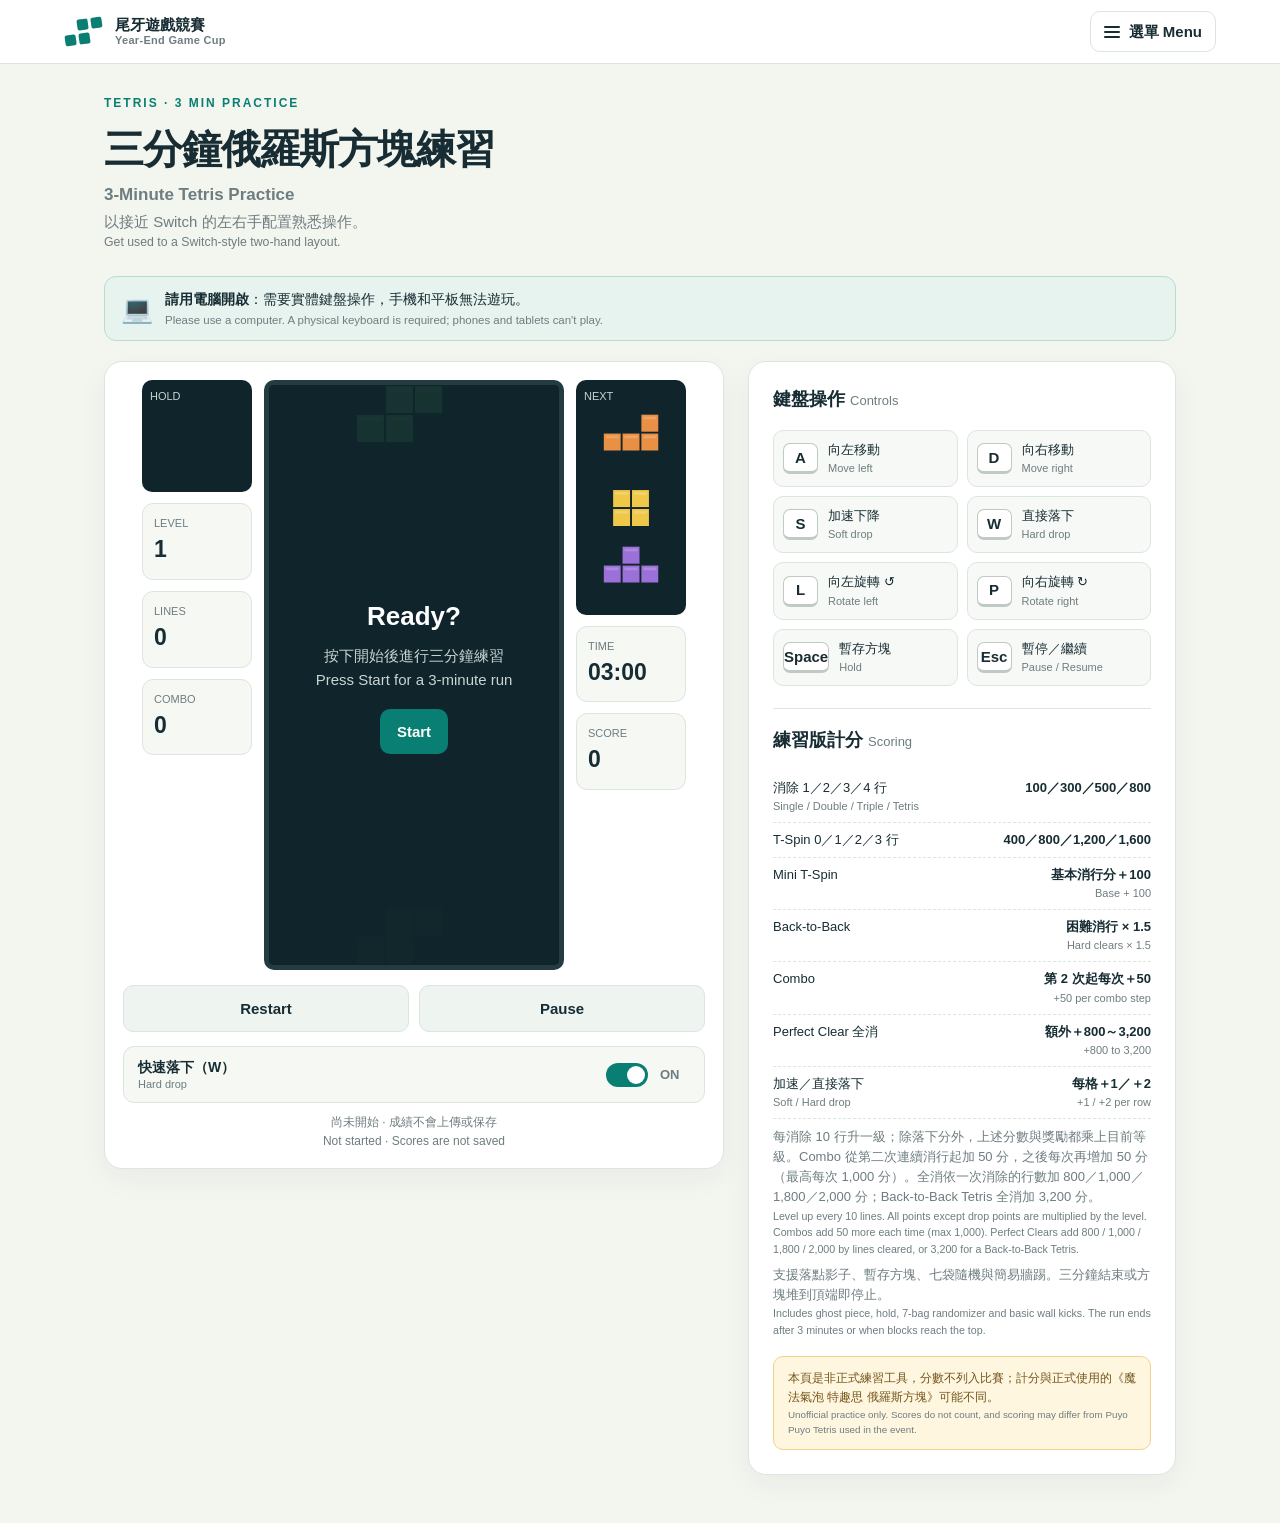
==== play.html @ 128d23e5 "Practice page: fix board clipped in Safari, require a computer The board height now comes from the c" ====
<!doctype html>
<html lang="zh-Hant">
<head>
  <meta charset="utf-8">
  <meta name="viewport" content="width=device-width, initial-scale=1">
  <title>尾牙競賽｜三分鐘試玩</title>
  <link rel="icon" href="assets/favicon.svg">
  <link rel="stylesheet" href="assets/common.css">
  <link rel="stylesheet" href="assets/play.css">
</head>
<body>
  <header>
  <div class="brand"><div class="logo"><i></i><i></i><i></i><i></i></div><span>尾牙遊戲競賽<small>Year-End Game Cup</small></span></div>
  <div class="menuwrap">
    <button id="menuBtn" class="menubtn" aria-expanded="false" aria-controls="menuList">
      <span class="bars" aria-hidden="true"><i></i><i></i><i></i></span>選單 Menu
    </button>
    <nav id="menuList" class="menu" hidden>
      <a href="./"><b>已報名名單</b><small>Registration</small></a>
      <a href="schedule.html"><b>賽程表</b><small>Schedule</small></a>
      <span class="disabled" aria-disabled="true"><b>海選成績</b><small>Qualifier Scores · 尚未開放 Coming soon</small></span>
      <a class="active" href="play.html"><b>三分鐘試玩</b><small>3-Min Practice</small></a>
      <a href="qa.html"><b>問答</b><small>Q&amp;A</small></a>
    </nav>
  </div>
</header>
  <script src="assets/menu.js"></script>
  <main>
    <div class="eyebrow">TETRIS · 3 MIN PRACTICE</div>
    <h1>三分鐘俄羅斯方塊練習<span class="en">3-Minute Tetris Practice</span></h1>
    <p class="lead">以接近 Switch 的左右手配置熟悉操作。<span class="en">Get used to a Switch-style two-hand layout.</span></p>

    <div class="pconly" role="note">
      <span class="icon" aria-hidden="true">💻</span>
      <div><b>請用電腦開啟</b>：需要實體鍵盤操作，手機和平板無法遊玩。<span class="en">Please use a computer. A physical keyboard is required; phones and tablets can't play.</span></div>
    </div>

    <div class="layout">
      <section class="gamecard">
        <div class="gamegrid">
          <aside class="hud holdhud">
            <div class="preview"><span>HOLD</span><canvas id="hold" width="100" height="80"></canvas></div>
            <div class="stat"><span>LEVEL</span><strong id="level">1</strong></div>
            <div class="stat"><span>LINES</span><strong id="lines">0</strong></div>
            <div class="stat"><span>COMBO</span><strong id="combo">0</strong></div>
          </aside>
          <div class="stage">
            <canvas id="board" width="300" height="600" aria-label="俄羅斯方塊遊戲區 Tetris board"></canvas>
            <div id="overlay" class="overlay">
              <div>
                <strong id="overlayTitle">Ready?</strong>
                <p id="overlayText">按下開始後進行三分鐘練習<br>Press Start for a 3-minute run</p>
                <button id="start" class="btn">Start</button>
              </div>
              <div class="mobileblock">
                <span class="icon" aria-hidden="true">💻</span>
                <strong>請用電腦開啟</strong>
                <p>手機和平板沒有鍵盤，無法遊玩<br>Please open this page on a computer</p>
              </div>
            </div>
          </div>
          <aside class="hud mainhud">
            <div class="preview"><span>NEXT</span><canvas id="next" width="100" height="210"></canvas></div>
            <div class="stat"><span>TIME</span><strong id="time">03:00</strong></div>
            <div class="stat"><span>SCORE</span><strong id="score">0</strong></div>
          </aside>
        </div>
        <div class="actions">
          <button id="restart" class="btn secondary">Restart</button>
          <button id="pause" class="btn secondary" disabled>Pause</button>
        </div>
        <label class="setting">
          <span>快速落下（W）<small>Hard drop</small></span>
          <input id="hardDrop" type="checkbox" role="switch" checked>
          <span class="switch" aria-hidden="true"></span>
          <b id="hardDropState">ON</b>
        </label>
        <div id="status" class="status">尚未開始 · 成績不會上傳或保存<br>Not started · Scores are not saved</div>
      </section>

      <aside class="sidecard">
        <h2>鍵盤操作 <small class="muted">Controls</small></h2>
        <div class="keys">
          <div class="keyrow"><span class="key">A</span><span>向左移動<small>Move left</small></span></div>
          <div class="keyrow"><span class="key">D</span><span>向右移動<small>Move right</small></span></div>
          <div class="keyrow"><span class="key">S</span><span>加速下降<small>Soft drop</small></span></div>
          <div class="keyrow" id="hardDropKey"><span class="key">W</span><span>直接落下<small>Hard drop</small></span></div>
          <div class="keyrow"><span class="key">L</span><span>向左旋轉 ↺<small>Rotate left</small></span></div>
          <div class="keyrow"><span class="key">P</span><span>向右旋轉 ↻<small>Rotate right</small></span></div>
          <div class="keyrow"><span class="key">Space</span><span>暫存方塊<small>Hold</small></span></div>
          <div class="keyrow"><span class="key">Esc</span><span>暫停／繼續<small>Pause / Resume</small></span></div>
        </div>
        <div class="rules">
          <h2>練習版計分 <small class="muted">Scoring</small></h2>
          <div class="scoreline"><span>消除 1／2／3／4 行<small>Single / Double / Triple / Tetris</small></span><b>100／300／500／800</b></div>
          <div class="scoreline"><span>T-Spin 0／1／2／3 行</span><b>400／800／1,200／1,600</b></div>
          <div class="scoreline"><span>Mini T-Spin</span><b>基本消行分＋100<small>Base + 100</small></b></div>
          <div class="scoreline"><span>Back-to-Back</span><b>困難消行 × 1.5<small>Hard clears × 1.5</small></b></div>
          <div class="scoreline"><span>Combo</span><b>第 2 次起每次＋50<small>+50 per combo step</small></b></div>
          <div class="scoreline"><span>Perfect Clear 全消</span><b>額外＋800～3,200<small>+800 to 3,200</small></b></div>
          <div class="scoreline"><span>加速／直接落下<small>Soft / Hard drop</small></span><b>每格＋1／＋2<small>+1 / +2 per row</small></b></div>
          <p>每消除 10 行升一級；除落下分外，上述分數與獎勵都乘上目前等級。Combo 從第二次連續消行起加 50 分，之後每次再增加 50 分（最高每次 1,000 分）。全消依一次消除的行數加 800／1,000／1,800／2,000 分；Back-to-Back Tetris 全消加 3,200 分。<span class="en">Level up every 10 lines. All points except drop points are multiplied by the level. Combos add 50 more each time (max 1,000). Perfect Clears add 800 / 1,000 / 1,800 / 2,000 by lines cleared, or 3,200 for a Back-to-Back Tetris.</span></p>
          <p>支援落點影子、暫存方塊、七袋隨機與簡易牆踢。三分鐘結束或方塊堆到頂端即停止。<span class="en">Includes ghost piece, hold, 7-bag randomizer and basic wall kicks. The run ends after 3 minutes or when blocks reach the top.</span></p>
        </div>
        <div class="notice">本頁是非正式練習工具，分數不列入比賽；計分與正式使用的《魔法氣泡 特趣思 俄羅斯方塊》可能不同。<span class="en">Unofficial practice only. Scores do not count, and scoring may differ from Puyo Puyo Tetris used in the event.</span></div>
      </aside>
    </div>
  </main>
  <script>
    // 沒有滑鼠或觸控板的裝置（手機、平板）視為不能玩：蓋住盤面、隱藏開始按鈕
    try { if (!matchMedia('(any-pointer: fine)').matches) document.body.classList.add('touch-only'); } catch (e) {}
  </script>
  <script src="assets/play.js"></script>
</body>
</html>
---- assets/common.css ----
/* 全站共用：顏色、字體、頁首、裝飾方塊 */
:root { --ink:#172d33; --muted:#6e7d80; --green:#087f72; --line:#dce5e0; --bg:#f3f5ef; --yellow:#e9b451; --panel:#fff; }
* { box-sizing: border-box; }
body { margin: 0; background: var(--bg); color: var(--ink); font: 15px/1.6 Arial, "Microsoft JhengHei", sans-serif; }
button, input, select, a { font: inherit; }
a { color: var(--green); text-decoration: none; font-weight: 700; }

/* 頁首：固定在畫面頂端，往下捲也不會被捲走 */
header { position: sticky; top: 0; z-index: 50; height: 64px; background: #fff; border-bottom: 1px solid var(--line); padding: 0 5%; display: flex; align-items: center; justify-content: space-between; gap: 16px; }
.brand { display: flex; align-items: center; gap: 12px; font-weight: 800; line-height: 1.2; }
.brand small { display: block; font-size: 11px; font-weight: 600; color: var(--muted); letter-spacing: .3px; }
.logo { display: grid; grid-template-columns: repeat(3, 11px); gap: 3px; transform: rotate(-8deg); }
.logo i { width: 11px; height: 11px; background: var(--green); border-radius: 2px; }
.logo i:first-child { grid-column: 2; }

/* 右上角選單 */
.menuwrap { position: relative; }
.menubtn { cursor: pointer; display: flex; align-items: center; gap: 9px; border: 1px solid var(--line); background: #fff; color: var(--ink); border-radius: 10px; padding: 8px 13px; font-weight: 700; }
.menubtn:hover, .menubtn[aria-expanded="true"] { background: #e7f3ee; }
.bars { display: grid; gap: 3px; }
.bars i { display: block; width: 16px; height: 2px; background: currentColor; border-radius: 2px; }
.menu { position: absolute; right: 0; top: calc(100% + 8px); min-width: 230px; background: #fff; border: 1px solid var(--line); border-radius: 14px; box-shadow: 0 14px 34px #17303528; padding: 6px; }
.menu[hidden] { display: none; }
.menu a, .menu .disabled { display: block; padding: 10px 12px; border-radius: 9px; line-height: 1.3; }
.menu a { color: var(--ink); }
.menu a:hover { background: #f1f6f2; }
.menu a.active { background: #e7f3ee; color: var(--green); }
.menu b { display: block; font-size: 15px; }
.menu small { display: block; font-size: 12px; font-weight: 500; color: var(--muted); }
.menu .disabled { color: #a9b3b1; cursor: not-allowed; user-select: none; }
.menu .disabled small { color: #b8c0be; }

/* 中文下方的英文翻譯 */
.en { display: block; font-size: .82em; font-weight: 500; color: var(--muted); letter-spacing: 0; }
h1 .en { font-size: 17px; font-weight: 600; margin-top: 2px; }

.eyebrow { letter-spacing: 2px; color: var(--green); font-size: 12px; font-weight: 800; }
.hero { display: flex; justify-content: space-between; align-items: center; gap: 24px; margin-bottom: 28px; }
.pattern { display: grid; grid-template-columns: repeat(5, 22px); gap: 5px; transform: rotate(8deg); opacity: .85; }
.pattern i { width: 22px; height: 22px; background: #c9ddd0; border-radius: 4px; }
.pattern i:nth-child(3n) { background: var(--yellow); }
.pattern i:nth-child(4n) { background: var(--green); }
---- assets/play.css ----
body { line-height: 1.55; }
main { max-width: 1120px; margin: auto; padding: 30px 24px 48px; }
h1 { font-size: clamp(28px, 4vw, 40px); margin: 5px 0 2px; letter-spacing: -1px; }
.lead { color: var(--muted); margin: 0 0 24px; }

.layout { display: grid; grid-template-columns: minmax(520px, 620px) minmax(300px, 1fr); gap: 24px; align-items: start; }
.gamecard, .sidecard { background: var(--panel); border: 1px solid var(--line); border-radius: 18px; box-shadow: 0 10px 30px #26433a0c; }
.gamecard { padding: 18px; }
.gamegrid { display: grid; grid-template-columns: 110px minmax(210px, 300px) 110px; gap: 12px; justify-content: center; align-items: start; }
.holdhud { padding-top: 0; }

/* 盤面高度由 canvas 自己決定（300×600 = 1:2）。
   不要在 .stage 用 aspect-ratio 再讓 canvas height:100%，Safari 會算錯，最下面一排被裁掉。 */
.stage { position: relative; background: #10252b; border-radius: 10px; overflow: hidden; border: 5px solid #243b41; }
.stage canvas { display: block; width: 100%; height: auto; }
.overlay { position: absolute; inset: 0; display: grid; place-items: center; text-align: center; background: #10252be8; color: white; padding: 22px; }
.overlay[hidden] { display: none; }
.overlay strong { font-size: 26px; display: block; margin-bottom: 8px; }
.overlay p { color: #c9d6d3; margin: 0 0 18px; }

.btn { cursor: pointer; border: 0; border-radius: 10px; padding: 11px 17px; background: var(--green); color: white; font-weight: 800; }
.btn:hover { background: #09665e; }
.btn.secondary { background: #eef4f0; color: var(--ink); border: 1px solid var(--line); }

.hud { display: flex; flex-direction: column; gap: 11px; }
.stat { background: #f6f8f4; border: 1px solid var(--line); border-radius: 11px; padding: 11px; }
.stat span { display: block; color: var(--muted); font-size: 11px; }
.stat strong { font-size: 23px; font-variant-numeric: tabular-nums; }
.preview { background: #10252b; border-radius: 10px; padding: 8px; color: white; }
.preview span { display: block; color: #c7d5d1; font-size: 11px; margin-bottom: 4px; }
.preview canvas { display: block; width: 100%; height: auto; }
.actions { display: flex; gap: 10px; margin-top: 15px; }
.actions button { flex: 1; }
.status { font-size: 12px; color: var(--muted); text-align: center; margin-top: 10px; min-height: 19px; }

.sidecard { padding: 24px; }
.sidecard h2 { font-size: 18px; margin: 0 0 16px; }
.keys { display: grid; grid-template-columns: 1fr 1fr; gap: 9px; }
.keyrow { display: flex; align-items: center; gap: 10px; background: #f7f9f6; border: 1px solid var(--line); border-radius: 10px; padding: 9px; }
.key { min-width: 35px; height: 31px; display: grid; place-items: center; border: 1px solid #bfcac4; border-bottom-width: 3px; border-radius: 7px; background: white; font-weight: 900; }
.keyrow span:last-child { font-size: 13px; }
.rules { margin-top: 22px; padding-top: 18px; border-top: 1px solid var(--line); }
.rules p { color: var(--muted); font-size: 13px; margin: 8px 0; }
.scoreline { display: grid; grid-template-columns: 1fr auto; gap: 6px; font-size: 13px; padding: 7px 0; border-bottom: 1px dashed var(--line); }
.sidecard h2 .muted { font-size: 13px; font-weight: 500; color: var(--muted); }
.keyrow small, .scoreline small { display: block; font-size: 11px; font-weight: 500; color: var(--muted); }
.scoreline b { text-align: right; }
.keyrow.off { opacity: .45; }
.keyrow.off span:last-child::after { content: '已關閉 Off'; display: block; font-size: 11px; color: #a52c28; font-weight: 700; }

/* 快速落下開關 */
.setting { display: flex; align-items: center; gap: 12px; margin-top: 14px; padding: 11px 14px; background: #f6f8f4; border: 1px solid var(--line); border-radius: 11px; cursor: pointer; user-select: none; }
.setting > span:first-child { flex: 1; font-weight: 700; font-size: 14px; line-height: 1.3; }
.setting small { display: block; font-size: 11px; font-weight: 500; color: var(--muted); }
.setting input { position: absolute; opacity: 0; pointer-events: none; }
.switch { position: relative; width: 42px; height: 24px; background: #c4cec9; border-radius: 99px; transition: background .15s; }
.switch::after { content: ''; position: absolute; top: 3px; left: 3px; width: 18px; height: 18px; background: #fff; border-radius: 50%; transition: transform .15s; }
.setting input:checked + .switch { background: var(--green); }
.setting input:checked + .switch::after { transform: translateX(18px); }
.setting input:focus-visible + .switch { outline: 2px solid var(--green); outline-offset: 3px; }
.setting b { width: 30px; font-size: 13px; color: var(--muted); }

/* 只能用電腦玩 */
.pconly { display: flex; align-items: center; gap: 12px; margin: 0 0 20px; padding: 12px 16px; background: #e7f3ee; border: 1px solid #b9dccd; border-radius: 12px; color: var(--ink); font-size: 14px; line-height: 1.45; }
.pconly .icon { font-size: 26px; line-height: 1; }
.pconly .en { margin-top: 2px; }
.mobileblock { display: none; }
.mobileblock .icon { font-size: 44px; display: block; margin-bottom: 8px; }
/* 沒有滑鼠／鍵盤的裝置（手機、平板）：蓋住盤面，不能開始 */
.touch-only .pconly { background: #fff1df; border-color: #f1d28a; color: #73541a; font-weight: 700; }
.touch-only .overlay { display: grid !important; }
.touch-only .overlay > div:not(.mobileblock) { display: none; }
.touch-only .mobileblock { display: block; }
.touch-only .actions, .touch-only .setting { display: none; }

.notice {margin-top: 18px; background: #fff6df; border: 1px solid #f1d28a; color: #73541a; padding: 12px 14px; border-radius: 10px; font-size: 12px; }

@media (max-width: 980px) {
  .layout { grid-template-columns: 1fr; }
}
@media (max-width: 780px) {
  header { padding: 0 16px; }
  main { padding: 24px 14px; }
  .gamecard { padding: 12px; }
  .gamegrid { grid-template-columns: 92px minmax(190px, 290px) 92px; gap: 9px; }
  .keys { grid-template-columns: 1fr 1fr; }
}
@media (max-width: 520px) {
  .gamegrid { grid-template-columns: 76px minmax(180px, 1fr); gap: 8px; }
  .holdhud { grid-column: 1; grid-row: 1; }
  .stage { grid-column: 2; grid-row: 1; }
  .mainhud { grid-column: 1/-1; display: grid; grid-template-columns: repeat(2, 1fr); }
  .mainhud .preview { grid-column: 1/-1; }
  .mainhud .preview canvas { width: 100px; margin: auto; }
  .stat { padding: 8px; }
  .stat strong { font-size: 19px; }
}
@media (max-width: 390px) {
  .gamegrid { grid-template-columns: 70px minmax(170px, 1fr); gap: 6px; }
  .keys { grid-template-columns: 1fr; }
}
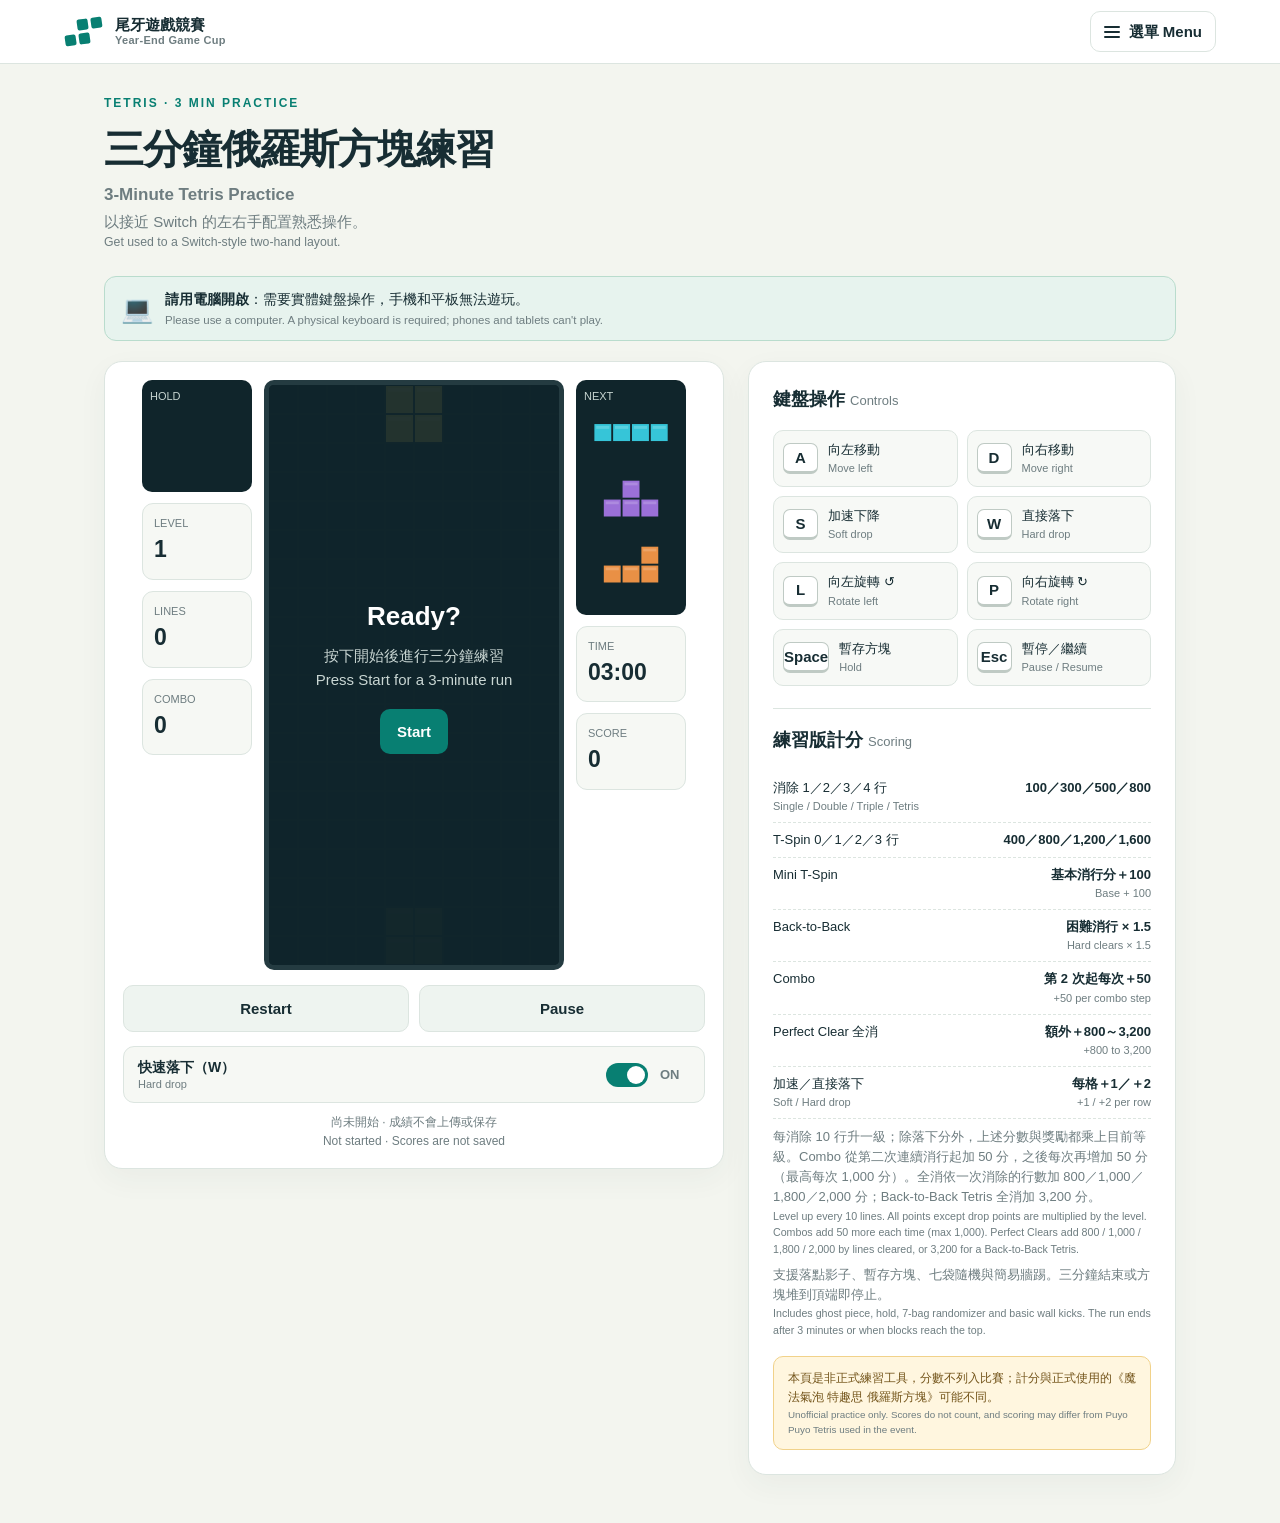
==== commit a852227c: "Practice keys work with IME on; bust asset cache Read keys by e.code so A/D/S/W/L/P work when a Zhuy" ====
--- a/play.html
+++ b/play.html
@@ -5,8 +5,8 @@
   <meta name="viewport" content="width=device-width, initial-scale=1">
   <title>尾牙競賽｜三分鐘試玩</title>
   <link rel="icon" href="assets/favicon.svg">
-  <link rel="stylesheet" href="assets/common.css">
-  <link rel="stylesheet" href="assets/play.css">
+  <link rel="stylesheet" href="assets/common.css?v=20261125b">
+  <link rel="stylesheet" href="assets/play.css?v=20261125b">
 </head>
 <body>
   <header>
@@ -24,7 +24,7 @@
     </nav>
   </div>
 </header>
-  <script src="assets/menu.js"></script>
+  <script src="assets/menu.js?v=20261125b"></script>
   <main>
     <div class="eyebrow">TETRIS · 3 MIN PRACTICE</div>
     <h1>三分鐘俄羅斯方塊練習<span class="en">3-Minute Tetris Practice</span></h1>
@@ -110,6 +110,6 @@
     // 沒有滑鼠或觸控板的裝置（手機、平板）視為不能玩：蓋住盤面、隱藏開始按鈕
     try { if (!matchMedia('(any-pointer: fine)').matches) document.body.classList.add('touch-only'); } catch (e) {}
   </script>
-  <script src="assets/play.js"></script>
+  <script src="assets/play.js?v=20261125b"></script>
 </body>
 </html>
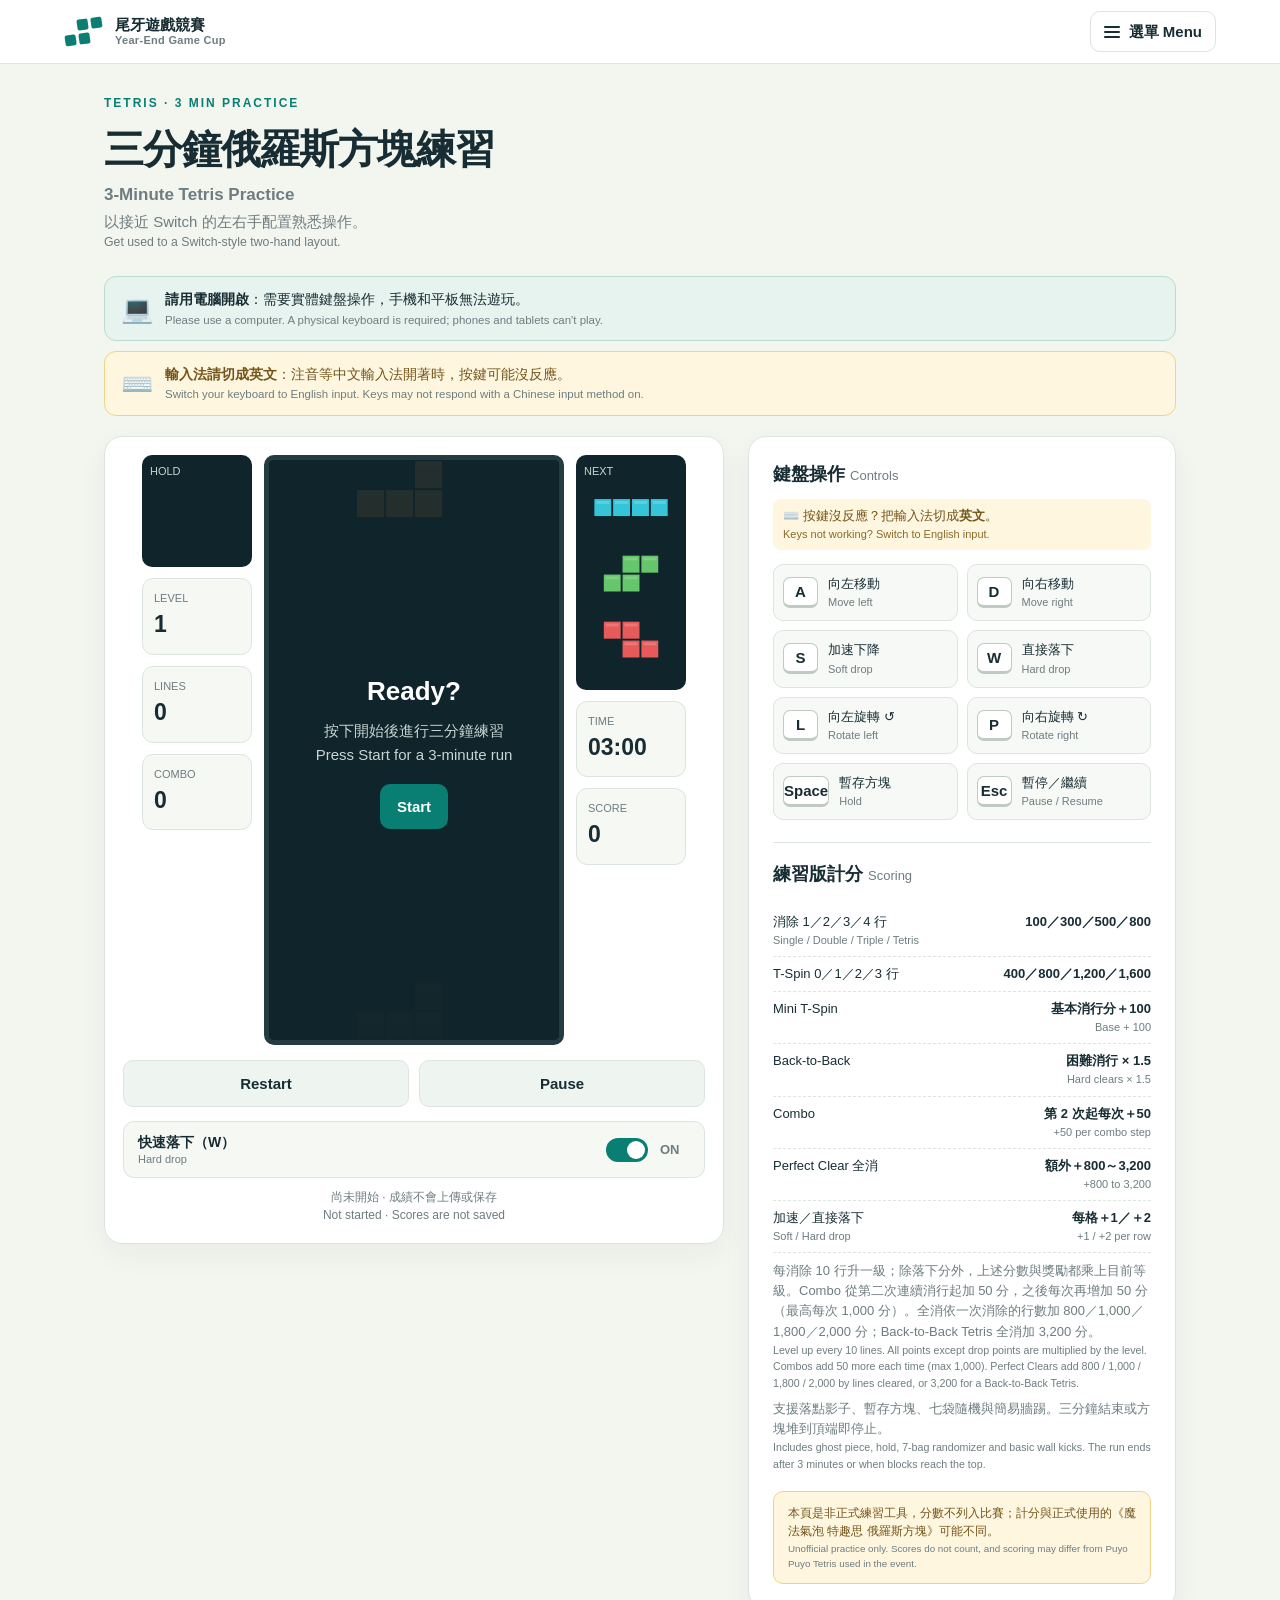
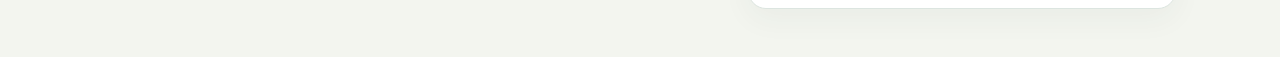
==== commit 91df805b: "Practice page: tell players to switch to English input Co-Authored-By: Claude Opus 5.5 <noreply@anth" ====
--- a/play.html
+++ b/play.html
@@ -5,8 +5,8 @@
   <meta name="viewport" content="width=device-width, initial-scale=1">
   <title>尾牙競賽｜三分鐘試玩</title>
   <link rel="icon" href="assets/favicon.svg">
-  <link rel="stylesheet" href="assets/common.css?v=20261125b">
-  <link rel="stylesheet" href="assets/play.css?v=20261125b">
+  <link rel="stylesheet" href="assets/common.css?v=20261125c">
+  <link rel="stylesheet" href="assets/play.css?v=20261125c">
 </head>
 <body>
   <header>
@@ -24,7 +24,7 @@
     </nav>
   </div>
 </header>
-  <script src="assets/menu.js?v=20261125b"></script>
+  <script src="assets/menu.js?v=20261125c"></script>
   <main>
     <div class="eyebrow">TETRIS · 3 MIN PRACTICE</div>
     <h1>三分鐘俄羅斯方塊練習<span class="en">3-Minute Tetris Practice</span></h1>
@@ -33,6 +33,10 @@
     <div class="pconly" role="note">
       <span class="icon" aria-hidden="true">💻</span>
       <div><b>請用電腦開啟</b>：需要實體鍵盤操作，手機和平板無法遊玩。<span class="en">Please use a computer. A physical keyboard is required; phones and tablets can't play.</span></div>
+    </div>
+    <div class="pconly ime" role="note">
+      <span class="icon" aria-hidden="true">⌨️</span>
+      <div><b>輸入法請切成英文</b>：注音等中文輸入法開著時，按鍵可能沒反應。<span class="en">Switch your keyboard to English input. Keys may not respond with a Chinese input method on.</span></div>
     </div>
 
     <div class="layout">
@@ -80,6 +84,7 @@
 
       <aside class="sidecard">
         <h2>鍵盤操作 <small class="muted">Controls</small></h2>
+        <p class="imehint">⌨️ 按鍵沒反應？把輸入法切成<b>英文</b>。<span class="en">Keys not working? Switch to English input.</span></p>
         <div class="keys">
           <div class="keyrow"><span class="key">A</span><span>向左移動<small>Move left</small></span></div>
           <div class="keyrow"><span class="key">D</span><span>向右移動<small>Move right</small></span></div>
@@ -110,6 +115,6 @@
     // 沒有滑鼠或觸控板的裝置（手機、平板）視為不能玩：蓋住盤面、隱藏開始按鈕
     try { if (!matchMedia('(any-pointer: fine)').matches) document.body.classList.add('touch-only'); } catch (e) {}
   </script>
-  <script src="assets/play.js?v=20261125b"></script>
+  <script src="assets/play.js?v=20261125c"></script>
 </body>
 </html>
--- a/assets/play.css
+++ b/assets/play.css
@@ -64,6 +64,11 @@
 .pconly { display: flex; align-items: center; gap: 12px; margin: 0 0 20px; padding: 12px 16px; background: #e7f3ee; border: 1px solid #b9dccd; border-radius: 12px; color: var(--ink); font-size: 14px; line-height: 1.45; }
 .pconly .icon { font-size: 26px; line-height: 1; }
 .pconly .en { margin-top: 2px; }
+.pconly + .pconly { margin-top: -10px; }
+.pconly.ime { background: #fff6df; border-color: #f1d28a; color: #73541a; }
+.touch-only .pconly.ime { display: none; }
+.imehint { margin: -6px 0 14px; font-size: 13px; color: #73541a; background: #fff6df; border-radius: 8px; padding: 7px 10px; }
+.imehint .en { font-size: 11px; color: #8a6a2a; }
 .mobileblock { display: none; }
 .mobileblock .icon { font-size: 44px; display: block; margin-bottom: 8px; }
 /* 沒有滑鼠／鍵盤的裝置（手機、平板）：蓋住盤面，不能開始 */
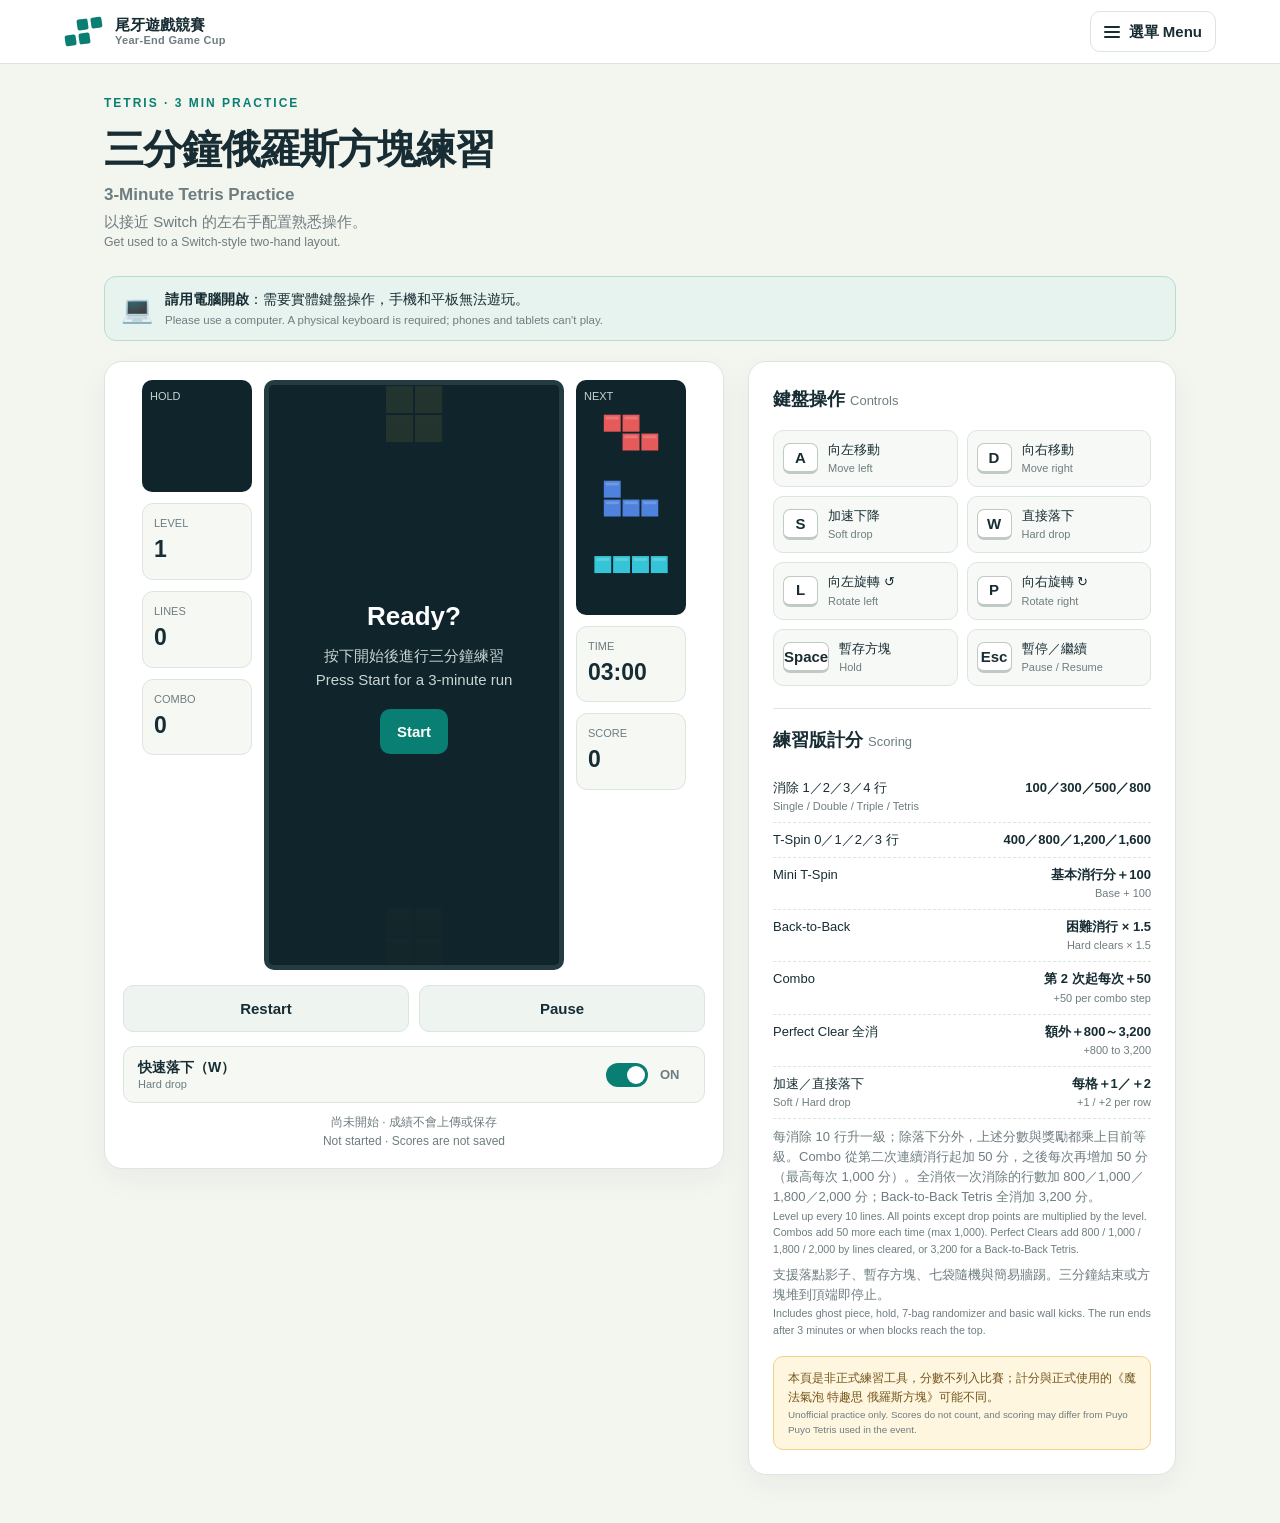
==== commit d1e1cca8: "Practice page: drop the input-method hint (keys work with Zhuyin now) Co-Authored-By: Claude Opus 5." ====
--- a/play.html
+++ b/play.html
@@ -5,8 +5,8 @@
   <meta name="viewport" content="width=device-width, initial-scale=1">
   <title>尾牙競賽｜三分鐘試玩</title>
   <link rel="icon" href="assets/favicon.svg">
-  <link rel="stylesheet" href="assets/common.css?v=20261125c">
-  <link rel="stylesheet" href="assets/play.css?v=20261125c">
+  <link rel="stylesheet" href="assets/common.css?v=20261125d">
+  <link rel="stylesheet" href="assets/play.css?v=20261125d">
 </head>
 <body>
   <header>
@@ -24,7 +24,7 @@
     </nav>
   </div>
 </header>
-  <script src="assets/menu.js?v=20261125c"></script>
+  <script src="assets/menu.js?v=20261125d"></script>
   <main>
     <div class="eyebrow">TETRIS · 3 MIN PRACTICE</div>
     <h1>三分鐘俄羅斯方塊練習<span class="en">3-Minute Tetris Practice</span></h1>
@@ -33,10 +33,6 @@
     <div class="pconly" role="note">
       <span class="icon" aria-hidden="true">💻</span>
       <div><b>請用電腦開啟</b>：需要實體鍵盤操作，手機和平板無法遊玩。<span class="en">Please use a computer. A physical keyboard is required; phones and tablets can't play.</span></div>
-    </div>
-    <div class="pconly ime" role="note">
-      <span class="icon" aria-hidden="true">⌨️</span>
-      <div><b>輸入法請切成英文</b>：注音等中文輸入法開著時，按鍵可能沒反應。<span class="en">Switch your keyboard to English input. Keys may not respond with a Chinese input method on.</span></div>
     </div>
 
     <div class="layout">
@@ -84,7 +80,6 @@
 
       <aside class="sidecard">
         <h2>鍵盤操作 <small class="muted">Controls</small></h2>
-        <p class="imehint">⌨️ 按鍵沒反應？把輸入法切成<b>英文</b>。<span class="en">Keys not working? Switch to English input.</span></p>
         <div class="keys">
           <div class="keyrow"><span class="key">A</span><span>向左移動<small>Move left</small></span></div>
           <div class="keyrow"><span class="key">D</span><span>向右移動<small>Move right</small></span></div>
@@ -115,6 +110,6 @@
     // 沒有滑鼠或觸控板的裝置（手機、平板）視為不能玩：蓋住盤面、隱藏開始按鈕
     try { if (!matchMedia('(any-pointer: fine)').matches) document.body.classList.add('touch-only'); } catch (e) {}
   </script>
-  <script src="assets/play.js?v=20261125c"></script>
+  <script src="assets/play.js?v=20261125d"></script>
 </body>
 </html>
--- a/assets/play.css
+++ b/assets/play.css
@@ -64,11 +64,6 @@
 .pconly { display: flex; align-items: center; gap: 12px; margin: 0 0 20px; padding: 12px 16px; background: #e7f3ee; border: 1px solid #b9dccd; border-radius: 12px; color: var(--ink); font-size: 14px; line-height: 1.45; }
 .pconly .icon { font-size: 26px; line-height: 1; }
 .pconly .en { margin-top: 2px; }
-.pconly + .pconly { margin-top: -10px; }
-.pconly.ime { background: #fff6df; border-color: #f1d28a; color: #73541a; }
-.touch-only .pconly.ime { display: none; }
-.imehint { margin: -6px 0 14px; font-size: 13px; color: #73541a; background: #fff6df; border-radius: 8px; padding: 7px 10px; }
-.imehint .en { font-size: 11px; color: #8a6a2a; }
 .mobileblock { display: none; }
 .mobileblock .icon { font-size: 44px; display: block; margin-bottom: 8px; }
 /* 沒有滑鼠／鍵盤的裝置（手機、平板）：蓋住盤面，不能開始 */
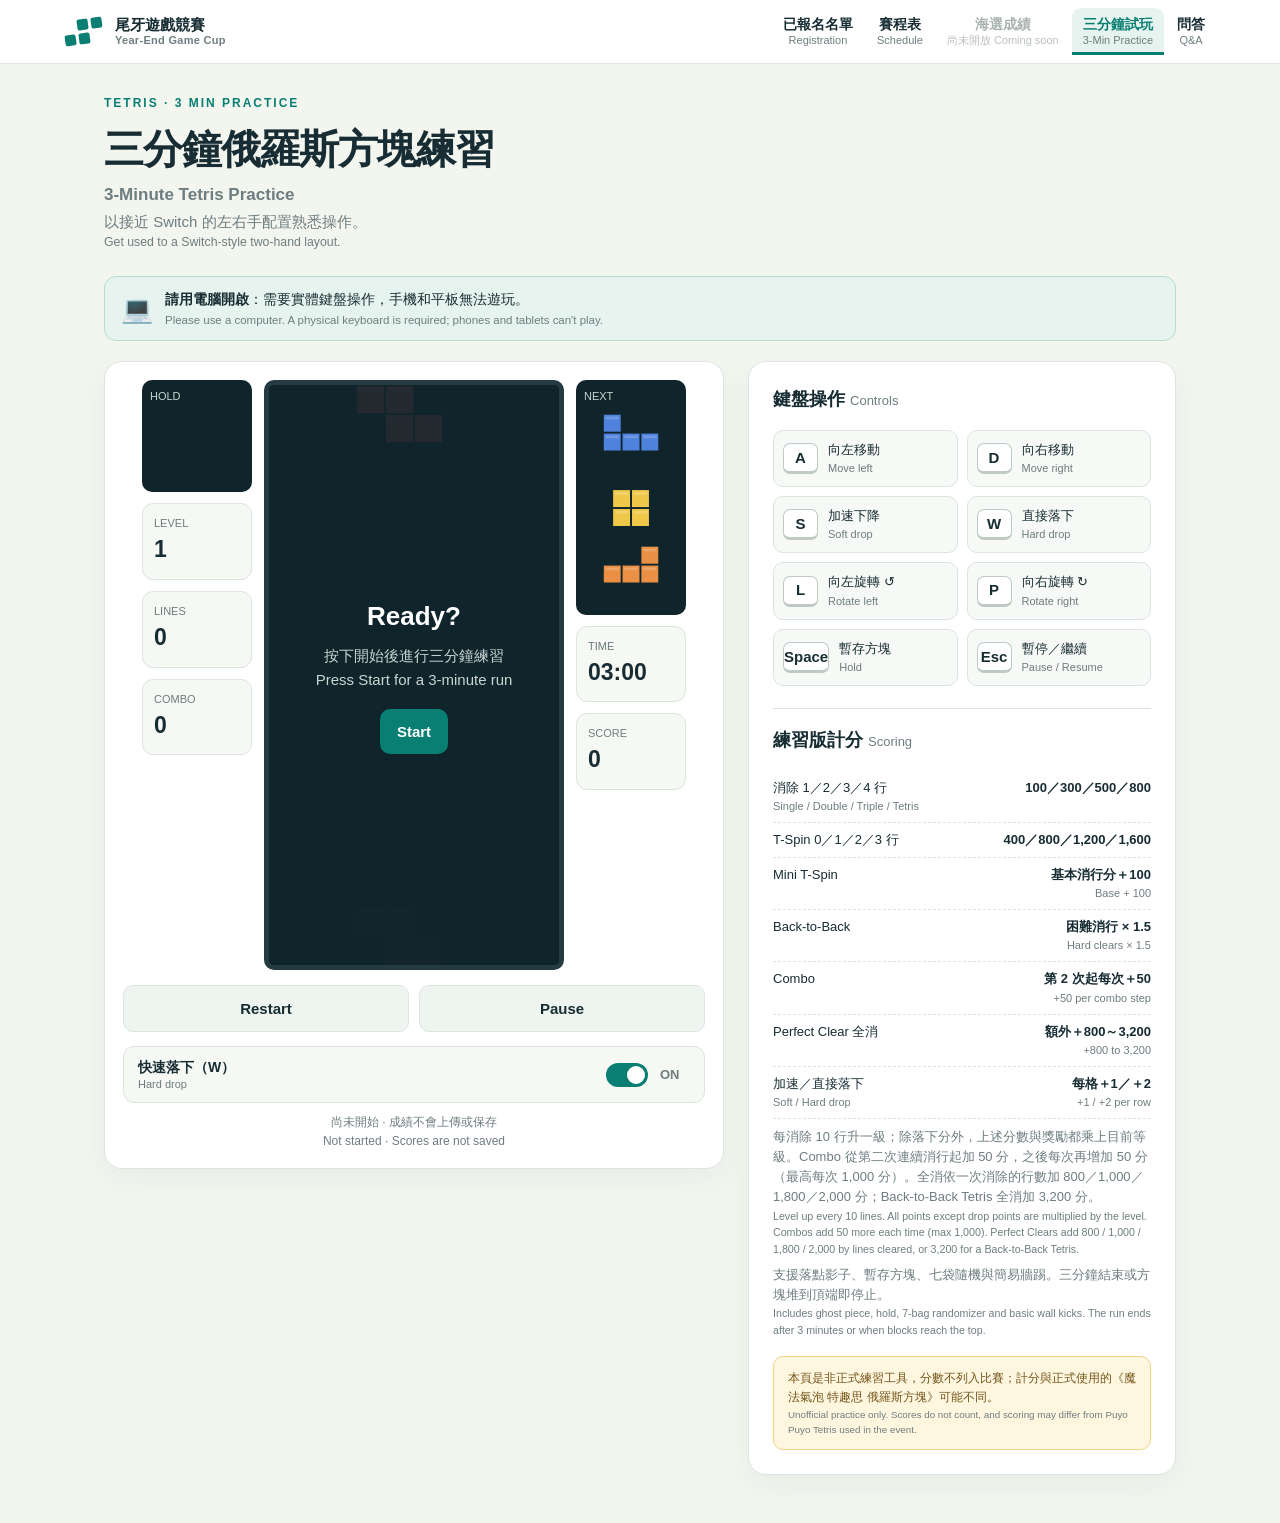
==== commit ca3e9d50: "Top nav bar on wide screens; say "anonymous" once on Q&A Co-Authored-By: Claude Opus 5.5 <noreply@an" ====
--- a/play.html
+++ b/play.html
@@ -5,8 +5,8 @@
   <meta name="viewport" content="width=device-width, initial-scale=1">
   <title>尾牙競賽｜三分鐘試玩</title>
   <link rel="icon" href="assets/favicon.svg">
-  <link rel="stylesheet" href="assets/common.css?v=20261125d">
-  <link rel="stylesheet" href="assets/play.css?v=20261125d">
+  <link rel="stylesheet" href="assets/common.css?v=20261125e">
+  <link rel="stylesheet" href="assets/play.css?v=20261125e">
 </head>
 <body>
   <header>
@@ -18,13 +18,13 @@
     <nav id="menuList" class="menu" hidden>
       <a href="./"><b>已報名名單</b><small>Registration</small></a>
       <a href="schedule.html"><b>賽程表</b><small>Schedule</small></a>
-      <span class="disabled" aria-disabled="true"><b>海選成績</b><small>Qualifier Scores · 尚未開放 Coming soon</small></span>
+      <span class="disabled" aria-disabled="true"><b>海選成績</b><small>尚未開放 Coming soon</small></span>
       <a class="active" href="play.html"><b>三分鐘試玩</b><small>3-Min Practice</small></a>
       <a href="qa.html"><b>問答</b><small>Q&amp;A</small></a>
     </nav>
   </div>
 </header>
-  <script src="assets/menu.js?v=20261125d"></script>
+  <script src="assets/menu.js?v=20261125e"></script>
   <main>
     <div class="eyebrow">TETRIS · 3 MIN PRACTICE</div>
     <h1>三分鐘俄羅斯方塊練習<span class="en">3-Minute Tetris Practice</span></h1>
@@ -110,6 +110,6 @@
     // 沒有滑鼠或觸控板的裝置（手機、平板）視為不能玩：蓋住盤面、隱藏開始按鈕
     try { if (!matchMedia('(any-pointer: fine)').matches) document.body.classList.add('touch-only'); } catch (e) {}
   </script>
-  <script src="assets/play.js?v=20261125d"></script>
+  <script src="assets/play.js?v=20261125e"></script>
 </body>
 </html>
--- a/assets/common.css
+++ b/assets/common.css
@@ -40,3 +40,15 @@
 .pattern i { width: 22px; height: 22px; background: #c9ddd0; border-radius: 4px; }
 .pattern i:nth-child(3n) { background: var(--yellow); }
 .pattern i:nth-child(4n) { background: var(--green); }
+
+/* 寬螢幕：選單直接攤開成一排放在頁首，不用點開。
+   窄螢幕（手機、平板直放）還是收成右上角的「選單」按鈕。
+   之後選單項目變多、一排放不下時，把 1000px 調大即可。 */
+@media (min-width: 1000px) {
+  .menubtn { display: none; }
+  .menu, .menu[hidden] { display: flex; position: static; min-width: 0; background: none; border: 0; box-shadow: none; padding: 0; gap: 2px; }
+  .menu a, .menu .disabled { padding: 7px 11px; text-align: center; white-space: nowrap; border-radius: 9px; }
+  .menu b { font-size: 14px; }
+  .menu small { font-size: 11px; }
+  .menu a.active { box-shadow: inset 0 -3px 0 var(--green); border-radius: 9px 9px 0 0; }
+}
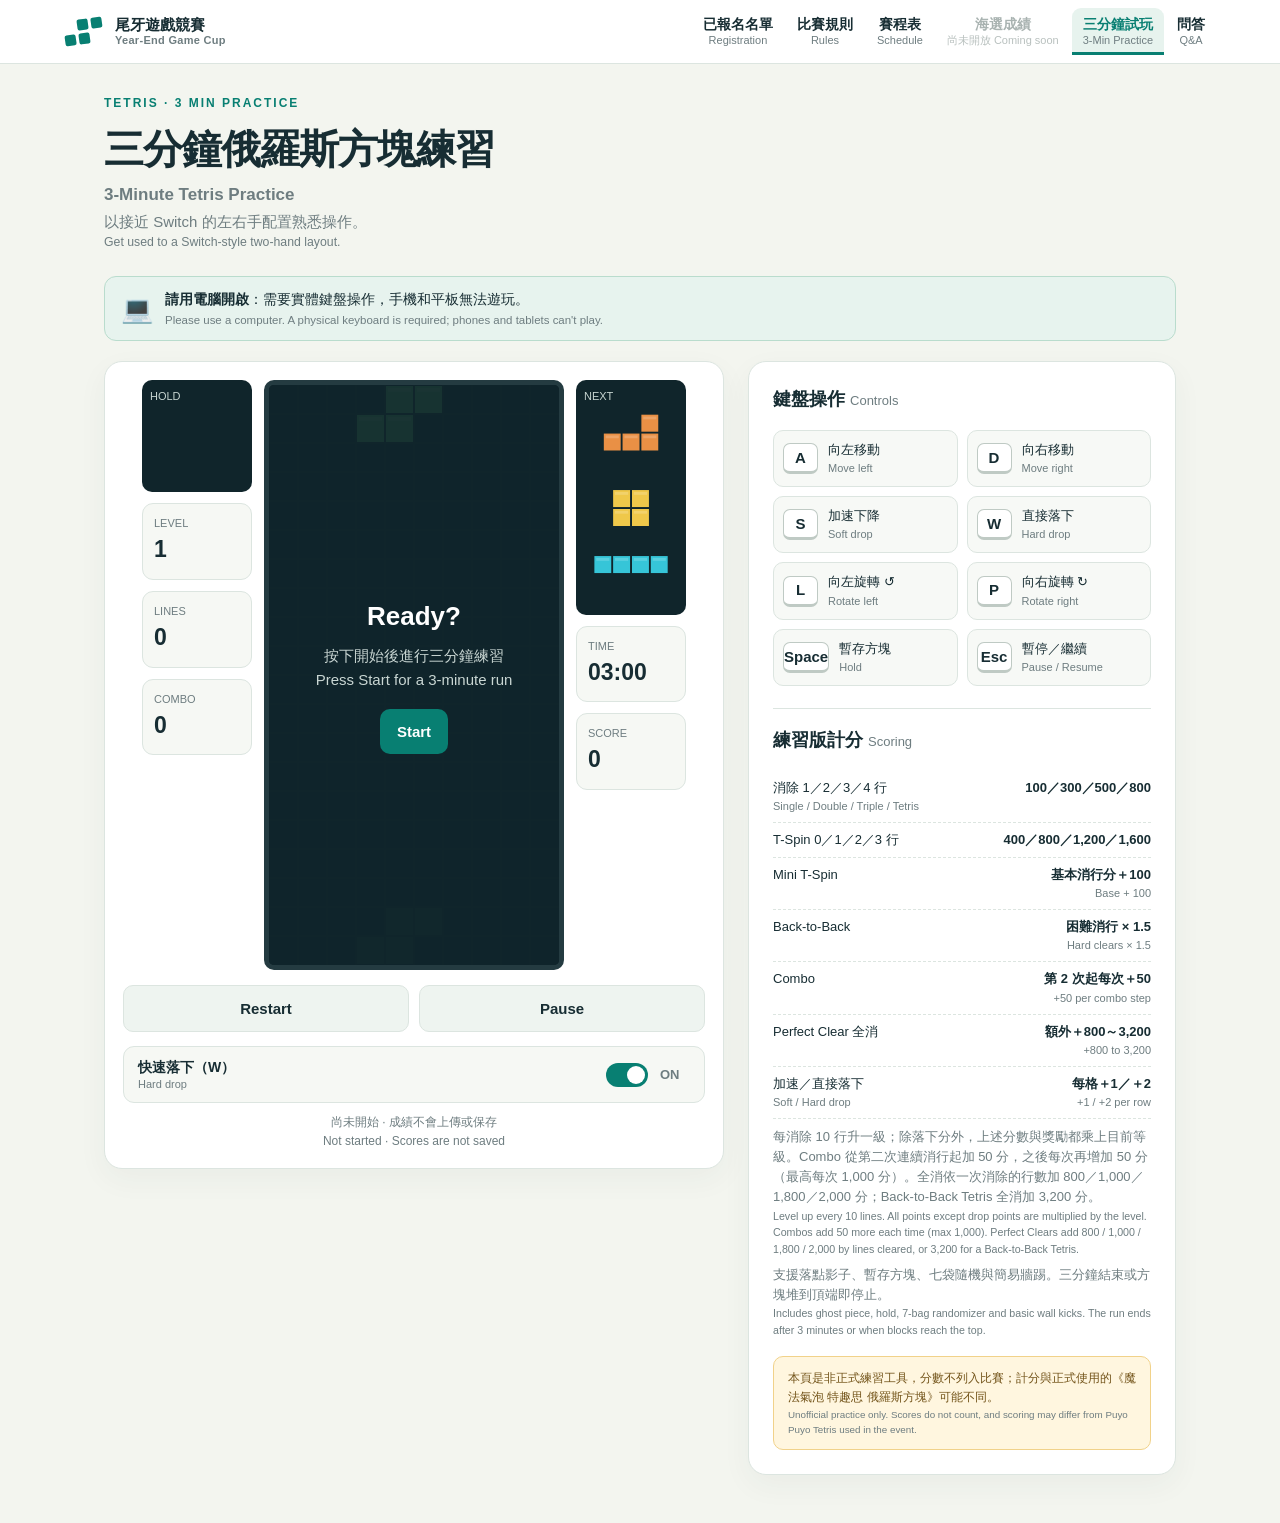
==== commit 55b364da: "Add Rules page (stage settings, venue, lunch practice, how to find Ultra) Co-Authored-By: Claude Opu" ====
--- a/play.html
+++ b/play.html
@@ -5,8 +5,8 @@
   <meta name="viewport" content="width=device-width, initial-scale=1">
   <title>尾牙競賽｜三分鐘試玩</title>
   <link rel="icon" href="assets/favicon.svg">
-  <link rel="stylesheet" href="assets/common.css?v=20261125e">
-  <link rel="stylesheet" href="assets/play.css?v=20261125e">
+  <link rel="stylesheet" href="assets/common.css?v=20261125f">
+  <link rel="stylesheet" href="assets/play.css?v=20261125f">
 </head>
 <body>
   <header>
@@ -17,6 +17,7 @@
     </button>
     <nav id="menuList" class="menu" hidden>
       <a href="./"><b>已報名名單</b><small>Registration</small></a>
+      <a href="rules.html"><b>比賽規則</b><small>Rules</small></a>
       <a href="schedule.html"><b>賽程表</b><small>Schedule</small></a>
       <span class="disabled" aria-disabled="true"><b>海選成績</b><small>尚未開放 Coming soon</small></span>
       <a class="active" href="play.html"><b>三分鐘試玩</b><small>3-Min Practice</small></a>
@@ -24,7 +25,7 @@
     </nav>
   </div>
 </header>
-  <script src="assets/menu.js?v=20261125e"></script>
+  <script src="assets/menu.js?v=20261125f"></script>
   <main>
     <div class="eyebrow">TETRIS · 3 MIN PRACTICE</div>
     <h1>三分鐘俄羅斯方塊練習<span class="en">3-Minute Tetris Practice</span></h1>
@@ -110,6 +111,6 @@
     // 沒有滑鼠或觸控板的裝置（手機、平板）視為不能玩：蓋住盤面、隱藏開始按鈕
     try { if (!matchMedia('(any-pointer: fine)').matches) document.body.classList.add('touch-only'); } catch (e) {}
   </script>
-  <script src="assets/play.js?v=20261125e"></script>
+  <script src="assets/play.js?v=20261125f"></script>
 </body>
 </html>
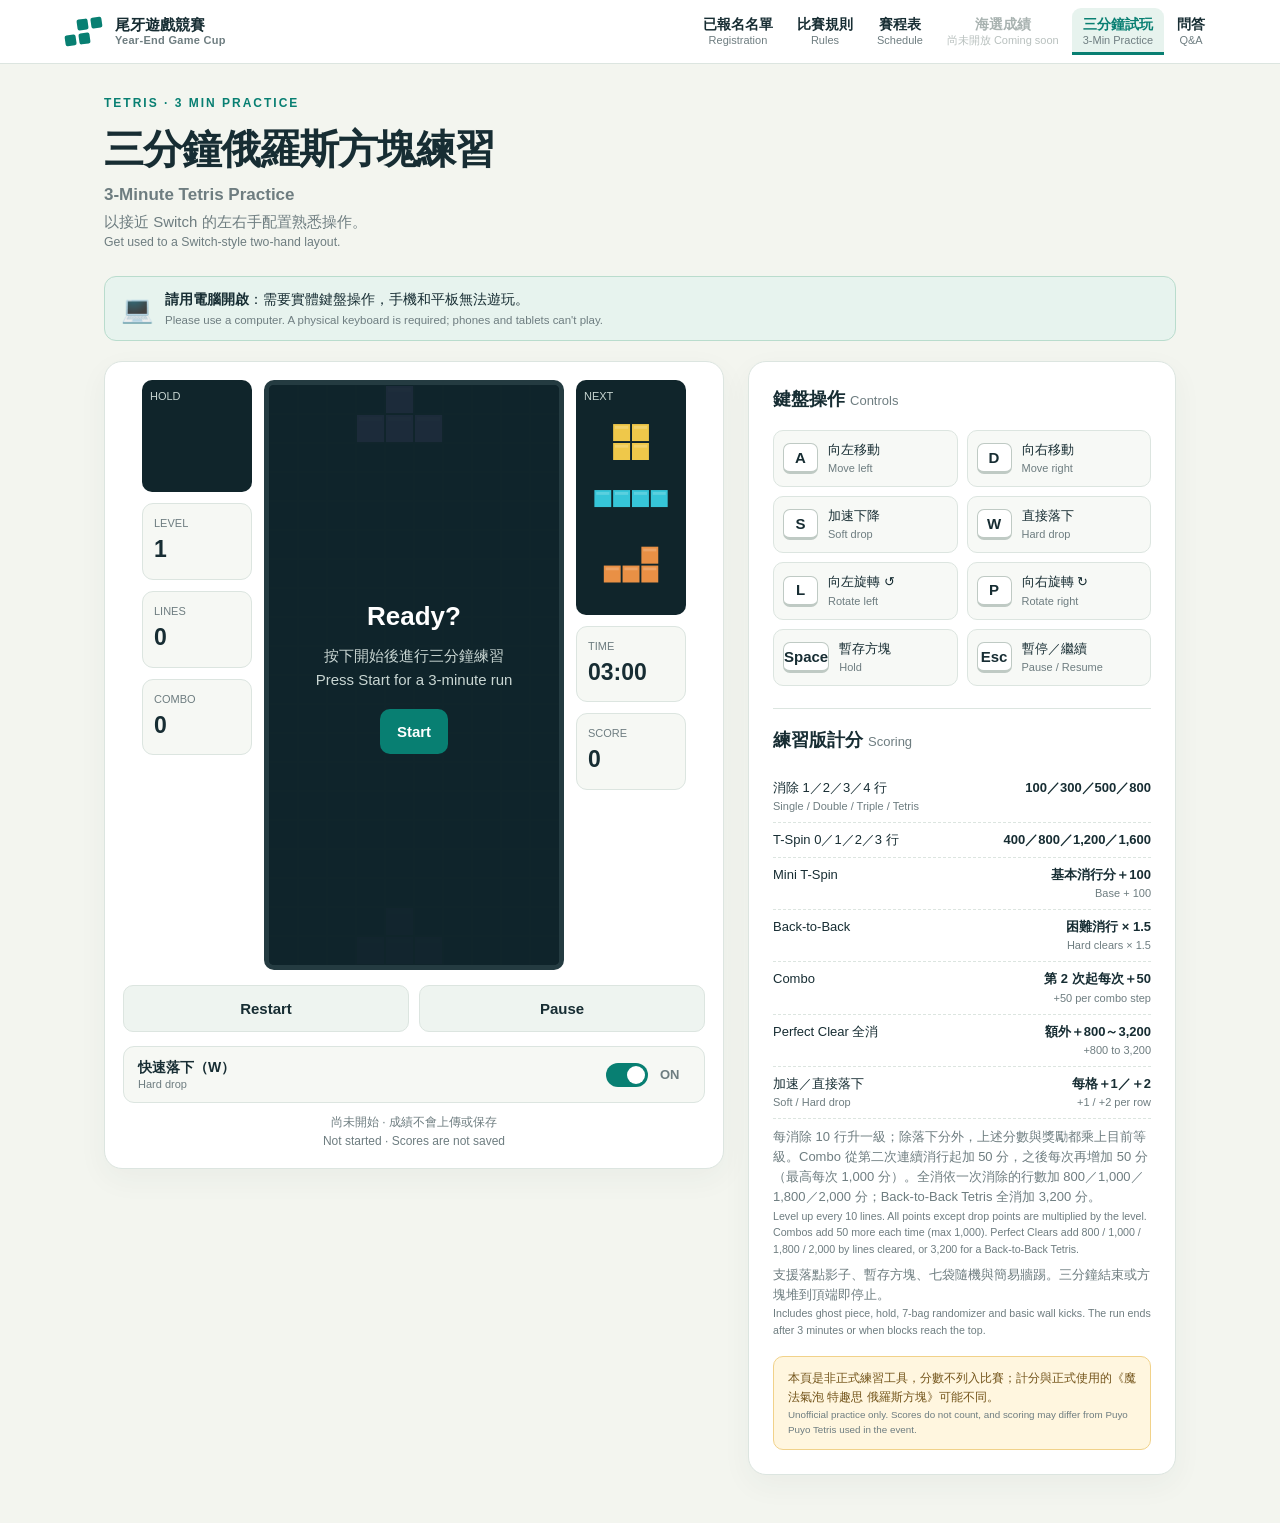
==== commit b0deb28a: "Registration list: show company and department, searchable Co-Authored-By: Claude Opus 5.5 <noreply@" ====
--- a/play.html
+++ b/play.html
@@ -5,8 +5,8 @@
   <meta name="viewport" content="width=device-width, initial-scale=1">
   <title>尾牙競賽｜三分鐘試玩</title>
   <link rel="icon" href="assets/favicon.svg">
-  <link rel="stylesheet" href="assets/common.css?v=20261125f">
-  <link rel="stylesheet" href="assets/play.css?v=20261125f">
+  <link rel="stylesheet" href="assets/common.css?v=20261125g">
+  <link rel="stylesheet" href="assets/play.css?v=20261125g">
 </head>
 <body>
   <header>
@@ -25,7 +25,7 @@
     </nav>
   </div>
 </header>
-  <script src="assets/menu.js?v=20261125f"></script>
+  <script src="assets/menu.js?v=20261125g"></script>
   <main>
     <div class="eyebrow">TETRIS · 3 MIN PRACTICE</div>
     <h1>三分鐘俄羅斯方塊練習<span class="en">3-Minute Tetris Practice</span></h1>
@@ -111,6 +111,6 @@
     // 沒有滑鼠或觸控板的裝置（手機、平板）視為不能玩：蓋住盤面、隱藏開始按鈕
     try { if (!matchMedia('(any-pointer: fine)').matches) document.body.classList.add('touch-only'); } catch (e) {}
   </script>
-  <script src="assets/play.js?v=20261125f"></script>
+  <script src="assets/play.js?v=20261125g"></script>
 </body>
 </html>
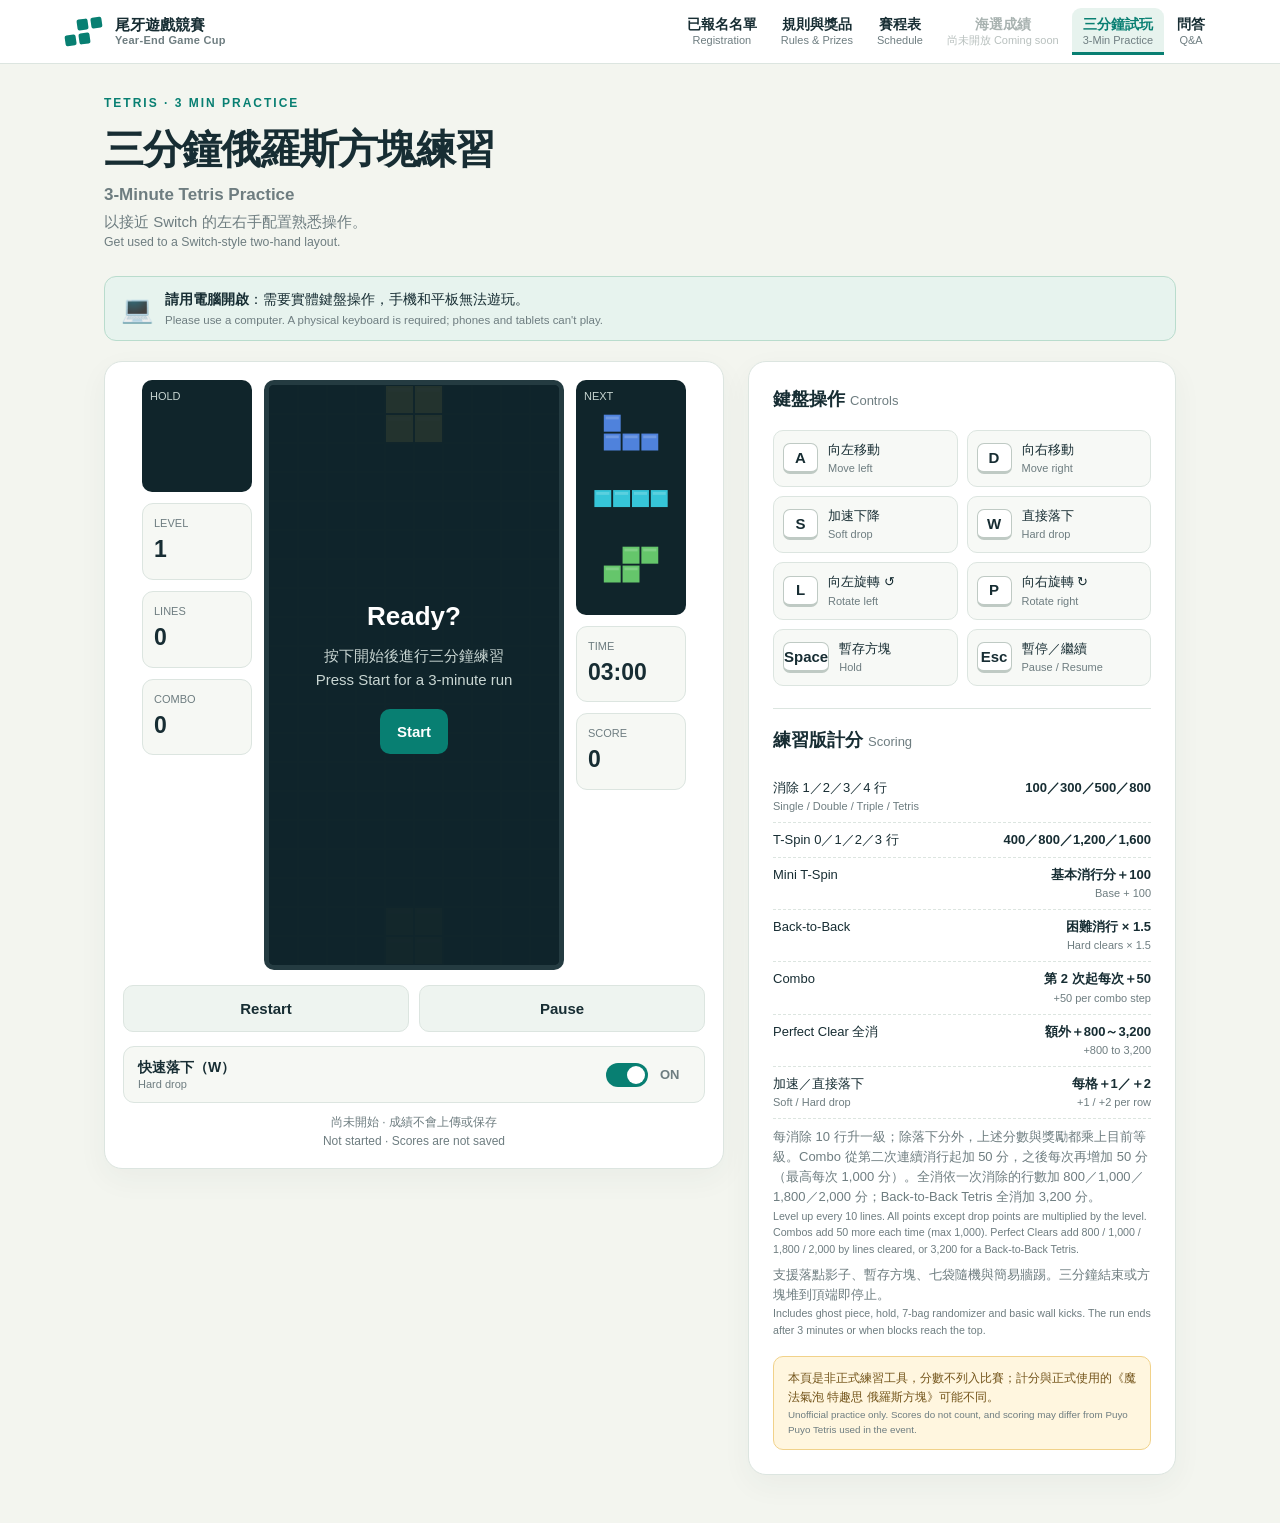
==== commit b4630381: "Prizes: move to bottom of Rules page with pictures; homepage prize strip; drop 01/12 practice Co-Aut" ====
--- a/play.html
+++ b/play.html
@@ -5,8 +5,8 @@
   <meta name="viewport" content="width=device-width, initial-scale=1">
   <title>尾牙競賽｜三分鐘試玩</title>
   <link rel="icon" href="assets/favicon.svg">
-  <link rel="stylesheet" href="assets/common.css?v=20261125g">
-  <link rel="stylesheet" href="assets/play.css?v=20261125g">
+  <link rel="stylesheet" href="assets/common.css?v=20261126c">
+  <link rel="stylesheet" href="assets/play.css?v=20261126c">
 </head>
 <body>
   <header>
@@ -17,7 +17,7 @@
     </button>
     <nav id="menuList" class="menu" hidden>
       <a href="./"><b>已報名名單</b><small>Registration</small></a>
-      <a href="rules.html"><b>比賽規則</b><small>Rules</small></a>
+      <a href="rules.html"><b>規則與獎品</b><small>Rules &amp; Prizes</small></a>
       <a href="schedule.html"><b>賽程表</b><small>Schedule</small></a>
       <span class="disabled" aria-disabled="true"><b>海選成績</b><small>尚未開放 Coming soon</small></span>
       <a class="active" href="play.html"><b>三分鐘試玩</b><small>3-Min Practice</small></a>
@@ -25,7 +25,7 @@
     </nav>
   </div>
 </header>
-  <script src="assets/menu.js?v=20261125g"></script>
+  <script src="assets/menu.js?v=20261126c"></script>
   <main>
     <div class="eyebrow">TETRIS · 3 MIN PRACTICE</div>
     <h1>三分鐘俄羅斯方塊練習<span class="en">3-Minute Tetris Practice</span></h1>
@@ -111,6 +111,6 @@
     // 沒有滑鼠或觸控板的裝置（手機、平板）視為不能玩：蓋住盤面、隱藏開始按鈕
     try { if (!matchMedia('(any-pointer: fine)').matches) document.body.classList.add('touch-only'); } catch (e) {}
   </script>
-  <script src="assets/play.js?v=20261125g"></script>
+  <script src="assets/play.js?v=20261126c"></script>
 </body>
 </html>
